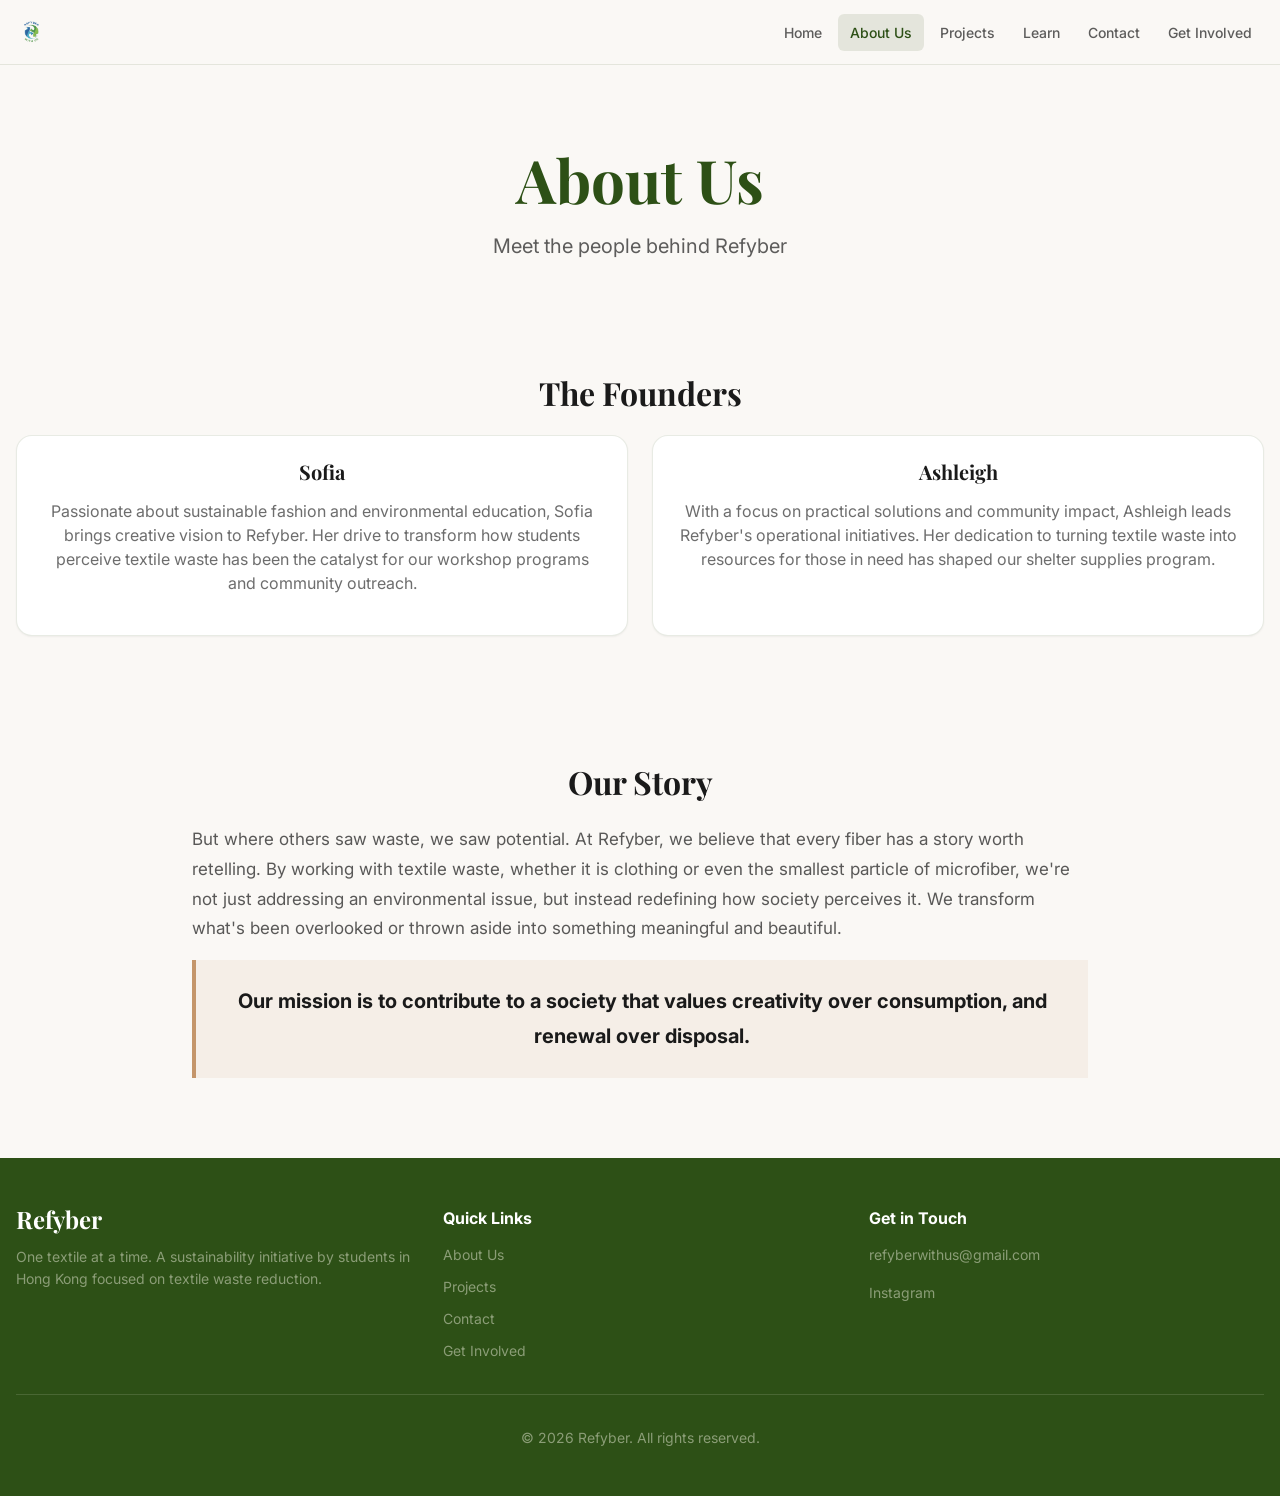
==== about.html @ 56865147 "Add files via upload" ====
<!doctype html>
<html lang="en">
  <head>
    <meta charset="utf-8" />
    <meta name="viewport" content="width=device-width, initial-scale=1" />
    <title>About Us — Refyber</title>
    <link rel="preconnect" href="https://fonts.googleapis.com" />
    <link rel="preconnect" href="https://fonts.gstatic.com" crossorigin />
    <link href="https://fonts.googleapis.com/css2?family=Inter:wght@300;400;500;600;700&family=Playfair+Display:wght@400;500;600;700&display=swap" rel="stylesheet" />
    <link rel="stylesheet" href="./styles.css" />
  </head>
  <body>
    <div class="site">
      <nav class="nav" aria-label="Main navigation"><div class="nav-inner"><a href="./index.html"><img class="logo" src="./refyber-logo.png" alt="Refyber" /></a><div class="nav-links"><a class="nav-link" href="./index.html">Home</a><a class="nav-link active" href="./about.html">About Us</a><a class="nav-link" href="./projects.html">Projects</a><a class="nav-link" href="./learn.html">Learn</a><a class="nav-link" href="./contact.html">Contact</a><a class="nav-link" href="./get-involved.html">Get Involved</a></div><button class="menu-button" type="button" aria-label="Toggle menu" aria-expanded="false"><svg width="24" height="24" fill="none" stroke="currentColor" viewBox="0 0 24 24"><path stroke-linecap="round" stroke-linejoin="round" stroke-width="2" d="M4 6h16M4 12h16M4 18h16" /></svg></button></div><div class="mobile-links"><a class="nav-link" href="./index.html">Home</a><a class="nav-link active" href="./about.html">About Us</a><a class="nav-link" href="./projects.html">Projects</a><a class="nav-link" href="./learn.html">Learn</a><a class="nav-link" href="./contact.html">Contact</a><a class="nav-link" href="./get-involved.html">Get Involved</a></div></nav>
      <main>
        <header class="page-hero"><div class="container"><h1>About Us</h1><p class="lede">Meet the people behind Refyber</p></div></header>
        <section class="section"><div class="container"><h2 class="center">The Founders</h2><div class="grid two"><article class="card center"><h3>Sofia</h3><p class="muted">Passionate about sustainable fashion and environmental education, Sofia brings creative vision to Refyber. Her drive to transform how students perceive textile waste has been the catalyst for our workshop programs and community outreach.</p></article><article class="card center"><h3>Ashleigh</h3><p class="muted">With a focus on practical solutions and community impact, Ashleigh leads Refyber's operational initiatives. Her dedication to turning textile waste into resources for those in need has shaped our shelter supplies program.</p></article></div></div></section>
        <section class="section narrow"><div class="container body-copy"><h2 class="center">Our Story</h2><p>But where others saw waste, we saw potential. At Refyber, we believe that every fiber has a story worth retelling. By working with textile waste, whether it is clothing or even the smallest particle of microfiber, we're not just addressing an environmental issue, but instead redefining how society perceives it. We transform what's been overlooked or thrown aside into something meaningful and beautiful.</p><p class="quote">Our mission is to contribute to a society that values creativity over consumption, and renewal over disposal.</p></div></section>
      </main>
      <footer class="footer"><div class="footer-inner"><div class="footer-grid"><div><h3>Refyber</h3><p>One textile at a time. A sustainability initiative by students in Hong Kong focused on textile waste reduction.</p></div><div><h4>Quick Links</h4><ul><li><a href="./about.html">About Us</a></li><li><a href="./projects.html">Projects</a></li><li><a href="./contact.html">Contact</a></li><li><a href="./get-involved.html">Get Involved</a></li></ul></div><div><h4>Get in Touch</h4><a href="mailto:refyberwithus@gmail.com">refyberwithus@gmail.com</a><div class="social"><a href="https://www.instagram.com/refyberwithus" target="_blank" rel="noopener noreferrer" aria-label="Instagram">Instagram</a></div></div></div><div class="footer-bottom">© 2026 Refyber. All rights reserved.</div></div></footer>
    </div>
    <script src="./site.js"></script>
  </body>
</html>
---- styles.css ----
:root {
  --cream: #faf8f5;
  --dark: #1a1a1a;
  --forest: #2d5016;
  --sage: #8b9d77;
  --terracotta: #c4956a;
  --white: #ffffff;
}

* {
  box-sizing: border-box;
}

html {
  scroll-behavior: smooth;
}

body {
  margin: 0;
  min-height: 100vh;
  color: var(--dark);
  background: var(--cream);
  font-family: Inter, system-ui, -apple-system, BlinkMacSystemFont, "Segoe UI", sans-serif;
  line-height: 1.5;
}

a {
  color: inherit;
  text-decoration: none;
}

img,
svg {
  display: block;
  max-width: 100%;
}

button,
input,
textarea {
  font: inherit;
}

.site {
  min-height: 100vh;
  display: flex;
  flex-direction: column;
}

.nav {
  position: sticky;
  top: 0;
  z-index: 10;
  background: rgba(250, 248, 245, 0.95);
  border-bottom: 1px solid rgba(139, 157, 119, 0.2);
  backdrop-filter: blur(4px);
}

.nav-inner,
.container,
.footer-inner {
  width: min(100% - 2rem, 80rem);
  margin: 0 auto;
}

.nav-inner {
  height: 4rem;
  display: flex;
  align-items: center;
  justify-content: space-between;
}

.logo {
  width: 120px;
  height: 36px;
  object-fit: contain;
  object-position: left center;
}

.nav-links {
  display: none;
  align-items: center;
  gap: 0.25rem;
}

.nav-link {
  display: block;
  padding: 0.5rem 0.75rem;
  border-radius: 0.375rem;
  color: rgba(26, 26, 26, 0.7);
  font-size: 0.875rem;
  font-weight: 500;
}

.nav-link:hover,
.nav-link.active {
  color: var(--forest);
  background: rgba(139, 157, 119, 0.2);
}

.menu-button {
  width: 2.5rem;
  height: 2.5rem;
  display: grid;
  place-items: center;
  border: 0;
  border-radius: 0.375rem;
  color: rgba(26, 26, 26, 0.7);
  background: transparent;
  cursor: pointer;
}

.mobile-links {
  display: none;
  padding: 0 1rem 1rem;
}

.mobile-links.open {
  display: grid;
  gap: 0.25rem;
}

main {
  flex: 1;
}

.hero-media img {
  width: 100%;
  height: auto;
  object-fit: cover;
}

.home-copy {
  margin-top: -0.25rem;
  padding: 0 1rem 2.5rem;
  text-align: center;
}

.home-copy p,
.lede {
  width: min(100%, 42rem);
  margin: 0 auto;
  color: rgba(26, 26, 26, 0.7);
  font-size: clamp(1.125rem, 2.5vw, 1.25rem);
  line-height: 1.625;
}

.home-copy p {
  margin-bottom: 1.5rem;
}

.page-hero {
  padding: 5rem 0 3rem;
  text-align: center;
}

.eyebrow {
  margin: 0 0 1rem;
  color: var(--terracotta);
  font-size: 0.875rem;
  font-weight: 600;
  letter-spacing: 0.05em;
  text-transform: uppercase;
}

h1,
h2,
h3 {
  margin: 0;
  font-family: "Playfair Display", Georgia, serif;
  line-height: 1.15;
}

h1 {
  margin-bottom: 1rem;
  color: var(--forest);
  font-size: clamp(2.25rem, 7vw, 3.75rem);
}

h2 {
  margin-bottom: 1.5rem;
  color: var(--dark);
  font-size: clamp(1.75rem, 4vw, 2rem);
}

h3 {
  margin-bottom: 0.75rem;
  font-size: 1.25rem;
}

.section {
  padding: 4rem 0;
}

.section.narrow .container {
  width: min(100% - 2rem, 56rem);
}

.center {
  text-align: center;
}

.body-copy {
  color: rgba(26, 26, 26, 0.72);
  font-size: 1.0625rem;
  line-height: 1.75;
}

.body-copy p {
  margin: 0 0 1rem;
}

.quote {
  margin: 2rem 0 0;
  padding: 1.5rem;
  border-left: 4px solid var(--terracotta);
  color: var(--dark);
  background: rgba(196, 149, 106, 0.1);
  font-size: 1.25rem;
  font-weight: 700;
  text-align: center;
}

.grid {
  display: grid;
  gap: 1.5rem;
}

.grid.two,
.grid.three {
  grid-template-columns: 1fr;
}

.card,
.panel {
  padding: 1.5rem;
  border: 1px solid rgba(139, 157, 119, 0.2);
  border-radius: 1rem;
  background: var(--white);
  box-shadow: 0 1px 2px rgba(0, 0, 0, 0.05);
}

.card-link {
  display: block;
  transition: transform 200ms ease, box-shadow 200ms ease;
}

.card-link:hover {
  transform: translateY(-0.25rem);
  box-shadow: 0 4px 8px rgba(0, 0, 0, 0.1);
}

.card-icon {
  display: block;
  margin-bottom: 0.75rem;
  font-size: 1.875rem;
}

.muted {
  color: rgba(26, 26, 26, 0.64);
}

.small {
  font-size: 0.875rem;
}

.tracker {
  width: min(100% - 2rem, 42rem);
  margin: 0 auto;
}

.stats {
  display: grid;
  gap: 1.5rem;
  margin-bottom: 1.5rem;
}

.stat {
  text-align: center;
}

.stat strong {
  display: block;
  color: var(--forest);
  font-size: 2.25rem;
}

.stat:nth-child(2) strong {
  color: var(--terracotta);
}

.progress-labels {
  display: flex;
  justify-content: space-between;
  margin-bottom: 0.25rem;
  color: var(--sage);
  font-size: 0.75rem;
}

.progress {
  height: 0.75rem;
  overflow: hidden;
  border-radius: 999px;
  background: rgba(139, 157, 119, 0.2);
}

.progress-bar {
  width: 0;
  height: 100%;
  background: linear-gradient(90deg, var(--forest), var(--sage));
}

.steps {
  display: grid;
  gap: 1rem;
  counter-reset: steps;
}

.step {
  display: grid;
  grid-template-columns: auto 1fr;
  gap: 1rem;
  align-items: start;
  padding: 1rem;
  border-radius: 0.75rem;
  background: rgba(139, 157, 119, 0.08);
}

.step::before {
  counter-increment: steps;
  content: counter(steps);
  width: 2rem;
  height: 2rem;
  display: grid;
  place-items: center;
  border-radius: 999px;
  color: var(--white);
  background: var(--forest);
  font-weight: 700;
}

.dark-band {
  padding: 4rem 0;
  color: var(--white);
  background: var(--forest);
}

.dark-band h2,
.dark-band h3 {
  color: var(--white);
}

.numbers {
  display: grid;
  gap: 1.5rem;
  text-align: center;
}

.number strong {
  display: block;
  color: var(--terracotta);
  font-family: "Playfair Display", Georgia, serif;
  font-size: clamp(3rem, 8vw, 3.75rem);
  line-height: 1;
}

.number span {
  display: block;
  color: rgba(255, 255, 255, 0.82);
  font-size: 0.875rem;
  line-height: 1.6;
}

.button {
  display: inline-block;
  padding: 0.75rem 2rem;
  border: 0;
  border-radius: 0.5rem;
  color: var(--white);
  background: var(--forest);
  font-weight: 600;
  cursor: pointer;
}

.button.alt {
  background: var(--terracotta);
}

.button:hover {
  filter: brightness(0.94);
}

.form {
  display: grid;
  gap: 1rem;
}

.field {
  display: grid;
  gap: 0.25rem;
}

.field label {
  font-size: 0.875rem;
  font-weight: 600;
}

.field input,
.field textarea {
  width: 100%;
  padding: 0.7rem 1rem;
  border: 1px solid rgba(139, 157, 119, 0.3);
  border-radius: 0.5rem;
  color: var(--dark);
  background: rgba(250, 248, 245, 0.5);
}

.field textarea {
  resize: vertical;
}

.form-note {
  display: none;
  margin: 0;
  color: var(--forest);
  font-size: 0.875rem;
  font-weight: 600;
}

.form-note.show {
  display: block;
}

.footer {
  color: var(--white);
  background: var(--forest);
}

.footer-inner {
  padding: 3rem 0;
}

.footer-grid {
  display: grid;
  gap: 2rem;
}

.footer h3 {
  margin-bottom: 0.75rem;
  font-size: 1.5rem;
}

.footer h4 {
  margin: 0 0 0.75rem;
  font-weight: 700;
}

.footer p,
.footer a,
.footer-bottom {
  color: var(--sage);
  font-size: 0.875rem;
}

.footer p {
  margin: 0;
  line-height: 1.625;
}

.footer ul {
  display: grid;
  gap: 0.5rem;
  margin: 0;
  padding: 0;
  list-style: none;
}

.footer a:hover {
  color: var(--white);
}

.social {
  display: flex;
  gap: 1rem;
  margin-top: 1rem;
}

.footer-bottom {
  margin-top: 2rem;
  padding-top: 2rem;
  border-top: 1px solid rgba(139, 157, 119, 0.3);
  text-align: center;
}

@media (min-width: 640px) {
  .stats,
  .numbers {
    grid-template-columns: repeat(3, minmax(0, 1fr));
  }

  .tracker .stats {
    grid-template-columns: repeat(2, minmax(0, 1fr));
  }
}

@media (min-width: 768px) {
  .nav-links {
    display: flex;
  }

  .menu-button,
  .mobile-links {
    display: none !important;
  }

  .grid.two {
    grid-template-columns: repeat(2, minmax(0, 1fr));
  }

  .grid.three,
  .footer-grid {
    grid-template-columns: repeat(3, minmax(0, 1fr));
  }
}
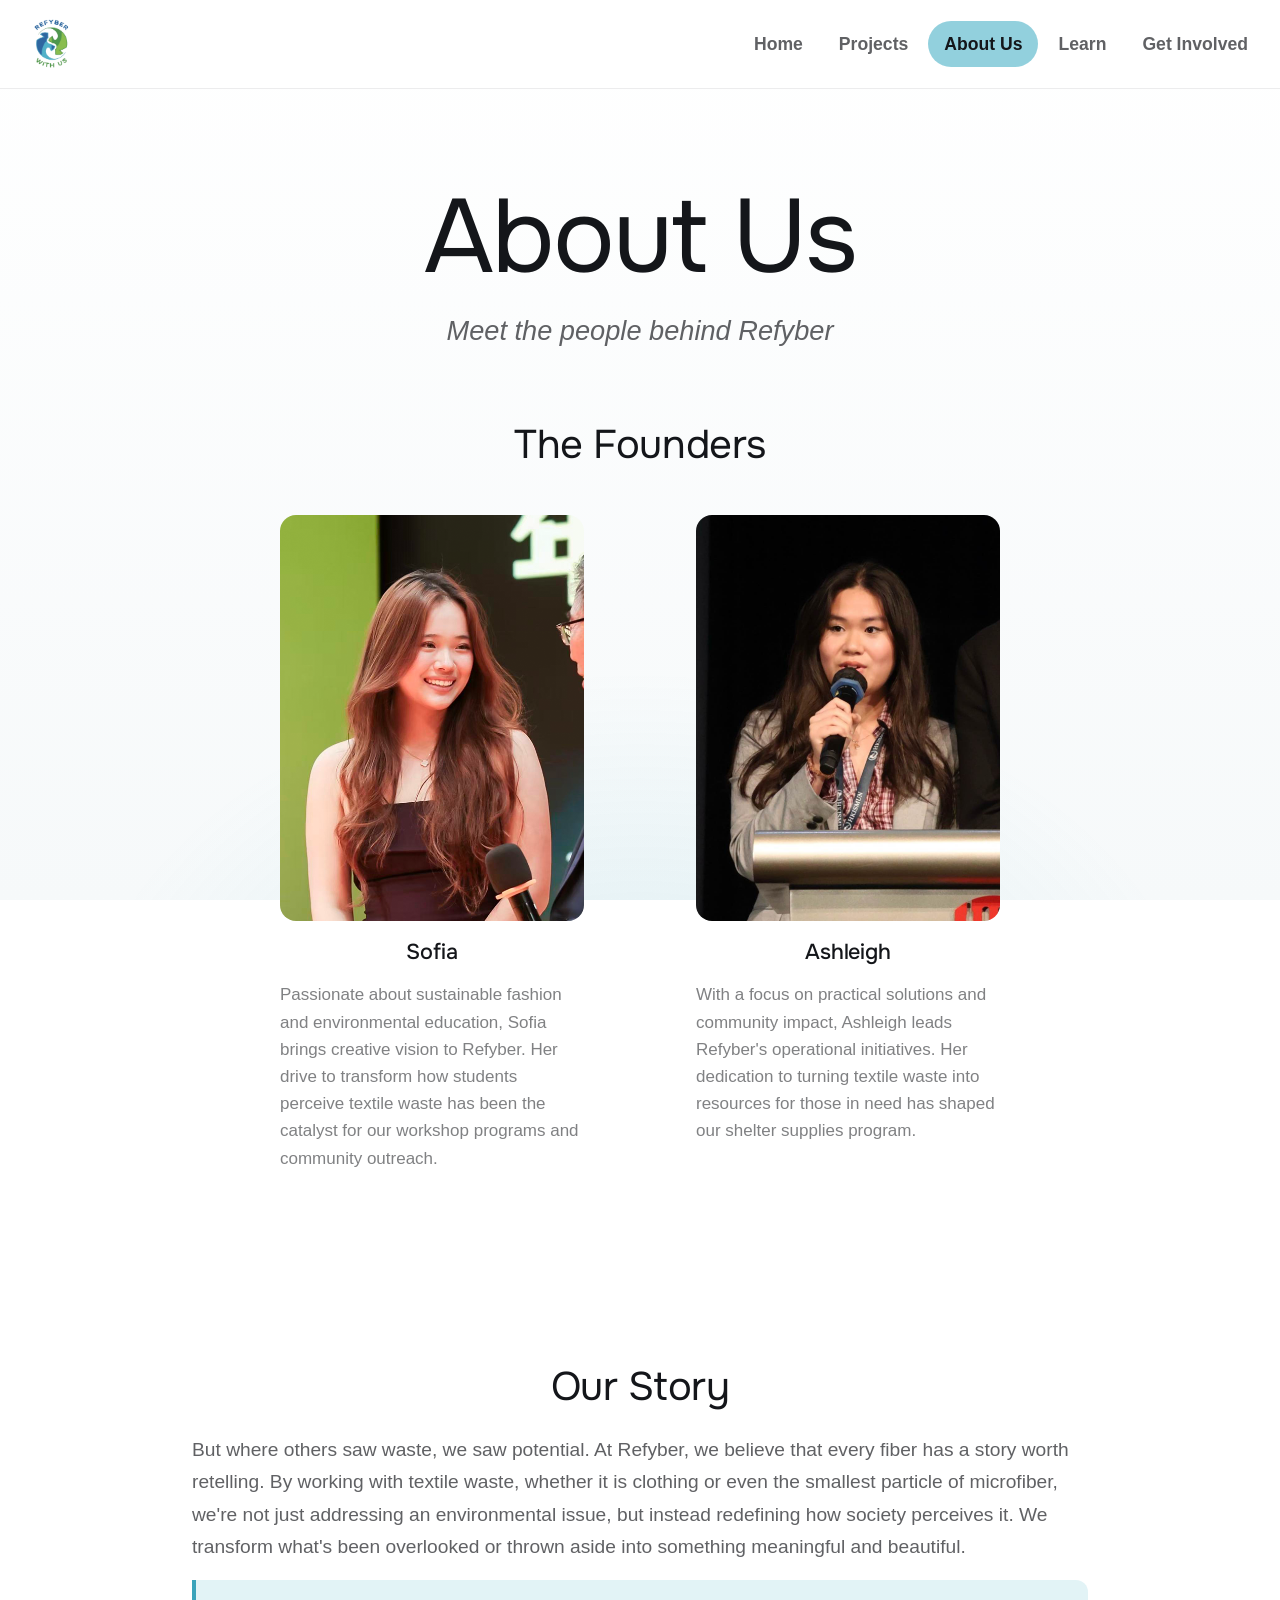
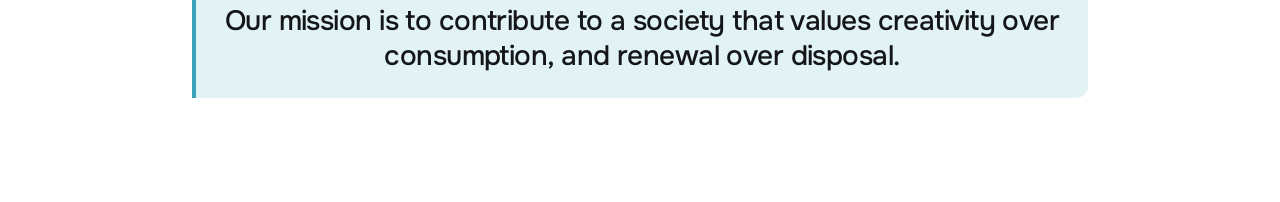
==== commit d23da32f: "Add files via upload" ====
--- a/about.html
+++ b/about.html
@@ -6,18 +6,17 @@
     <title>About Us — Refyber</title>
     <link rel="preconnect" href="https://fonts.googleapis.com" />
     <link rel="preconnect" href="https://fonts.gstatic.com" crossorigin />
-    <link href="https://fonts.googleapis.com/css2?family=Inter:wght@300;400;500;600;700&family=Playfair+Display:wght@400;500;600;700&display=swap" rel="stylesheet" />
+    <link href="https://fonts.googleapis.com/css2?family=Onest:wght@400;500;600;700&display=swap" rel="stylesheet" />
     <link rel="stylesheet" href="./styles.css" />
   </head>
   <body>
     <div class="site">
-      <nav class="nav" aria-label="Main navigation"><div class="nav-inner"><a href="./index.html"><img class="logo" src="./refyber-logo.png" alt="Refyber" /></a><div class="nav-links"><a class="nav-link" href="./index.html">Home</a><a class="nav-link active" href="./about.html">About Us</a><a class="nav-link" href="./projects.html">Projects</a><a class="nav-link" href="./learn.html">Learn</a><a class="nav-link" href="./contact.html">Contact</a><a class="nav-link" href="./get-involved.html">Get Involved</a></div><button class="menu-button" type="button" aria-label="Toggle menu" aria-expanded="false"><svg width="24" height="24" fill="none" stroke="currentColor" viewBox="0 0 24 24"><path stroke-linecap="round" stroke-linejoin="round" stroke-width="2" d="M4 6h16M4 12h16M4 18h16" /></svg></button></div><div class="mobile-links"><a class="nav-link" href="./index.html">Home</a><a class="nav-link active" href="./about.html">About Us</a><a class="nav-link" href="./projects.html">Projects</a><a class="nav-link" href="./learn.html">Learn</a><a class="nav-link" href="./contact.html">Contact</a><a class="nav-link" href="./get-involved.html">Get Involved</a></div></nav>
+      <nav class="nav" aria-label="Main navigation"><div class="nav-inner"><a href="./index.html"><img class="logo" src="./refyber-logo.png" alt="Refyber" /></a><div class="nav-links"><a class="nav-link" href="./index.html">Home</a><a class="nav-link" href="./projects.html">Projects</a><a class="nav-link active" href="./about.html">About Us</a><a class="nav-link" href="./learn.html">Learn</a><a class="nav-link" href="./get-involved.html">Get Involved</a></div><button class="menu-button" type="button" aria-label="Toggle menu" aria-expanded="false"><svg width="24" height="24" fill="none" stroke="currentColor" viewBox="0 0 24 24"><path stroke-linecap="round" stroke-linejoin="round" stroke-width="2" d="M4 6h16M4 12h16M4 18h16" /></svg></button></div><div class="mobile-links"><a class="nav-link" href="./index.html">Home</a><a class="nav-link" href="./projects.html">Projects</a><a class="nav-link active" href="./about.html">About Us</a><a class="nav-link" href="./learn.html">Learn</a><a class="nav-link" href="./get-involved.html">Get Involved</a></div></nav>
       <main>
         <header class="page-hero"><div class="container"><h1>About Us</h1><p class="lede">Meet the people behind Refyber</p></div></header>
-        <section class="section"><div class="container"><h2 class="center">The Founders</h2><div class="grid two"><article class="card center"><h3>Sofia</h3><p class="muted">Passionate about sustainable fashion and environmental education, Sofia brings creative vision to Refyber. Her drive to transform how students perceive textile waste has been the catalyst for our workshop programs and community outreach.</p></article><article class="card center"><h3>Ashleigh</h3><p class="muted">With a focus on practical solutions and community impact, Ashleigh leads Refyber's operational initiatives. Her dedication to turning textile waste into resources for those in need has shaped our shelter supplies program.</p></article></div></div></section>
+        <section class="section"><div class="container"><h2 class="center">The Founders</h2><div class="grid two founders"><article class="founder"><img class="founder-photo" src="./founder-sofia.png" alt="Sofia" width="600" height="800" /><h3>Sofia</h3><p class="muted">Passionate about sustainable fashion and environmental education, Sofia brings creative vision to Refyber. Her drive to transform how students perceive textile waste has been the catalyst for our workshop programs and community outreach.</p></article><article class="founder"><img class="founder-photo" src="./founder-ashleigh.png" alt="Ashleigh" width="600" height="800" /><h3>Ashleigh</h3><p class="muted">With a focus on practical solutions and community impact, Ashleigh leads Refyber's operational initiatives. Her dedication to turning textile waste into resources for those in need has shaped our shelter supplies program.</p></article></div></div></section>
         <section class="section narrow"><div class="container body-copy"><h2 class="center">Our Story</h2><p>But where others saw waste, we saw potential. At Refyber, we believe that every fiber has a story worth retelling. By working with textile waste, whether it is clothing or even the smallest particle of microfiber, we're not just addressing an environmental issue, but instead redefining how society perceives it. We transform what's been overlooked or thrown aside into something meaningful and beautiful.</p><p class="quote">Our mission is to contribute to a society that values creativity over consumption, and renewal over disposal.</p></div></section>
       </main>
-      <footer class="footer"><div class="footer-inner"><div class="footer-grid"><div><h3>Refyber</h3><p>One textile at a time. A sustainability initiative by students in Hong Kong focused on textile waste reduction.</p></div><div><h4>Quick Links</h4><ul><li><a href="./about.html">About Us</a></li><li><a href="./projects.html">Projects</a></li><li><a href="./contact.html">Contact</a></li><li><a href="./get-involved.html">Get Involved</a></li></ul></div><div><h4>Get in Touch</h4><a href="mailto:refyberwithus@gmail.com">refyberwithus@gmail.com</a><div class="social"><a href="https://www.instagram.com/refyberwithus" target="_blank" rel="noopener noreferrer" aria-label="Instagram">Instagram</a></div></div></div><div class="footer-bottom">© 2026 Refyber. All rights reserved.</div></div></footer>
     </div>
     <script src="./site.js"></script>
   </body>
--- a/styles.css
+++ b/styles.css
@@ -1,10 +1,40 @@
 :root {
-  --cream: #faf8f5;
-  --dark: #1a1a1a;
-  --forest: #2d5016;
-  --sage: #8b9d77;
-  --terracotta: #c4956a;
-  --white: #ffffff;
+  --font-body: Helvetica, Arial, sans-serif;
+  --font-heading: "Onest", Helvetica, Arial, sans-serif;
+  /* Neutral ink */
+  --ink: #14161a;
+  --ink-soft: rgba(20, 22, 26, 0.68);
+  --ink-mute: rgba(20, 22, 26, 0.54);
+
+  --surface: #ffffff;
+  --page-1: #ffffff;
+  --page-2: #f7f8f6;
+  --line: rgba(20, 22, 26, 0.08);
+
+  /* Teal accent (#4FB4C9) — used as a FILL with dark text */
+  --accent: #4fb4c9;
+  --accent-strong: #3aa3ba;
+  --accent-soft: rgba(79, 180, 201, 0.16);
+  --accent-ink: #1c6a7c; /* readable teal for text on light */
+  --accent-rgb: 79, 180, 201;
+
+  /* Secondary logo green (#89BD4F) — used sparingly, never as the main tone */
+  --accent-2: #89bd4f;
+  --accent-2-soft: rgba(137, 189, 79, 0.14);
+  --accent-2-ink: #4c6f24;
+
+  --graphite: #23262f;
+  --graphite-2: #101216;
+
+  /* Gradients — all extending from #4FB4C9 */
+  --grad-page: linear-gradient(180deg, #ffffff 0%, #f6f9fa 100%);
+  --grad-metal: linear-gradient(180deg, #f4f7f8 0%, #eaeff1 100%);
+  --grad-accent: linear-gradient(150deg, #8ed5e3 0%, #4fb4c9 55%, #2f93aa 100%);
+  --grad-accent-2: linear-gradient(150deg, #b3d986 0%, #89bd4f 55%, #6a9c36 100%);
+  --grad-dark: linear-gradient(168deg, #16171a 0%, #0d0e10 100%);
+
+  --shadow-sm: 0 1px 2px rgba(20, 22, 26, 0.04);
+  --shadow-md: 0 14px 34px rgba(20, 22, 26, 0.1);
 }
 
 * {
@@ -16,12 +46,47 @@
 }
 
 body {
+  position: relative;
   margin: 0;
   min-height: 100vh;
-  color: var(--dark);
-  background: var(--cream);
-  font-family: Inter, system-ui, -apple-system, BlinkMacSystemFont, "Segoe UI", sans-serif;
-  line-height: 1.5;
+  color: var(--ink);
+  background: var(--grad-page);
+  background-attachment: fixed;
+  font-family: var(--font-body);
+  font-size: 1.0625rem;
+  font-weight: 500;
+  line-height: 1.6;
+  -webkit-font-smoothing: antialiased;
+}
+
+/* Soft lime glow — sits behind everything, never grabs focus */
+body::before {
+  content: "";
+  position: fixed;
+  inset: 0;
+  z-index: -1;
+  pointer-events: none;
+  background:
+    radial-gradient(56rem 40rem at 50% 120%, rgba(79, 180, 201, 0.14), transparent 64%);
+}
+
+/* One continuous lime wash behind the homepage. It spans the whole document
+   (scrolls with the page): the hero stays white, the green fades in from the
+   Our Mission area and deepens toward the bottom — a single unified field */
+body.page-home {
+  position: relative;
+}
+
+body.page-home::before {
+  position: absolute;
+  background:
+    radial-gradient(110% 24% at 50% 102%, rgba(126, 205, 220, 0.3), transparent 72%),
+    linear-gradient(180deg,
+      rgba(79, 180, 201, 0) 0%,
+      rgba(79, 180, 201, 0) 80%,
+      rgba(79, 180, 201, 0.1) 88%,
+      rgba(79, 180, 201, 0.19) 95%,
+      rgba(79, 180, 201, 0.27) 100%);
 }
 
 a {
@@ -51,9 +116,9 @@
   position: sticky;
   top: 0;
   z-index: 10;
-  background: rgba(250, 248, 245, 0.95);
-  border-bottom: 1px solid rgba(139, 157, 119, 0.2);
-  backdrop-filter: blur(4px);
+  background: rgba(255, 255, 255, 0.72);
+  border-bottom: 1px solid var(--line);
+  backdrop-filter: saturate(140%) blur(12px);
 }
 
 .nav-inner,
@@ -64,15 +129,15 @@
 }
 
 .nav-inner {
-  height: 4rem;
+  height: 5.5rem;
   display: flex;
   align-items: center;
   justify-content: space-between;
 }
 
 .logo {
-  width: 120px;
-  height: 36px;
+  width: 310px;
+  height: 84px;
   object-fit: contain;
   object-position: left center;
 }
@@ -85,17 +150,18 @@
 
 .nav-link {
   display: block;
-  padding: 0.5rem 0.75rem;
-  border-radius: 0.375rem;
-  color: rgba(26, 26, 26, 0.7);
-  font-size: 0.875rem;
-  font-weight: 500;
+  padding: 0.55rem 1rem;
+  border-radius: 999px;
+  color: var(--ink-soft);
+  font-size: 1.1rem;
+  font-weight: 600;
+  transition: color 160ms ease, background-color 160ms ease;
 }
 
 .nav-link:hover,
 .nav-link.active {
-  color: var(--forest);
-  background: rgba(139, 157, 119, 0.2);
+  color: var(--ink);
+  background: rgba(79, 180, 201, 0.62);
 }
 
 .menu-button {
@@ -104,8 +170,8 @@
   display: grid;
   place-items: center;
   border: 0;
-  border-radius: 0.375rem;
-  color: rgba(26, 26, 26, 0.7);
+  border-radius: 0.5rem;
+  color: var(--ink-soft);
   background: transparent;
   cursor: pointer;
 }
@@ -124,42 +190,119 @@
   flex: 1;
 }
 
-.hero-media img {
+/* White hero: the logo sits centred and stays visible while the video plays */
+.hero-liquid {
+  position: relative;
+  display: grid;
+  place-items: center;
+  min-height: calc(100vh - 5.5rem);
+  padding: 4rem 1.5rem;
+  background: var(--surface);
+  overflow: hidden;
+}
+
+/* Drone video overlay — fades in on hover, covers the wordmark while playing */
+.hero-video {
+  position: absolute;
+  inset: 0;
   width: 100%;
+  height: 100%;
+  object-fit: cover;
+  opacity: 0;
+  transition: opacity 2.5s ease;
+  pointer-events: none;
+  z-index: 2;
+}
+
+.hero-video.show {
+  opacity: 1;
+}
+
+.hero-logo {
+  position: relative;
+  z-index: 3; /* above the video, so it stays visible during playback */
+  width: min(72vw, 34rem);
   height: auto;
-  object-fit: cover;
+  object-fit: contain;
+  filter: drop-shadow(0 6px 26px rgba(0, 0, 0, 0.28));
 }
 
 .home-copy {
-  margin-top: -0.25rem;
-  padding: 0 1rem 2.5rem;
-  text-align: center;
+  margin-top: 0;
+  padding: 4.5rem 0 3.5rem;
+  text-align: left;
+}
+
+/* Alignment utilities (keep constrained paragraphs flush to the chosen edge) */
+.text-left {
+  text-align: left;
+}
+
+.text-right {
+  text-align: right;
+}
+
+.text-left > .lede,
+.text-left > p {
+  margin-left: 0 !important;
+  margin-right: auto !important;
+}
+
+.text-right > .lede,
+.text-right > p {
+  margin-left: auto !important;
+  margin-right: 0 !important;
+}
+
+.tracker.text-right {
+  margin-left: auto;
+  margin-right: 0;
 }
 
 .home-copy p,
 .lede {
-  width: min(100%, 42rem);
+  width: min(100%, 44rem);
   margin: 0 auto;
-  color: rgba(26, 26, 26, 0.7);
-  font-size: clamp(1.125rem, 2.5vw, 1.25rem);
-  line-height: 1.625;
+  color: var(--ink-soft);
+  font-family: var(--font-body);
+  font-style: italic;
+  font-size: clamp(1.35rem, 2.9vw, 1.7rem);
+  line-height: 1.45;
+  letter-spacing: 0;
 }
 
 .home-copy p {
-  margin-bottom: 1.5rem;
+  margin-bottom: 0;
+  font-family: var(--font-heading);
+  font-style: normal;
+  color: var(--ink);
+  font-size: clamp(1.75rem, 3.8vw, 2.5rem);
+  font-weight: 400;
+  letter-spacing: -0.012em;
+  line-height: 1.2;
 }
 
 .page-hero {
-  padding: 5rem 0 3rem;
+  padding: 6rem 0 2rem;
   text-align: center;
 }
 
+/* Tighten the gap between a page hero and the first content section */
+.page-hero + .section {
+  padding-top: 2.5rem;
+}
+
 .eyebrow {
-  margin: 0 0 1rem;
-  color: var(--terracotta);
-  font-size: 0.875rem;
-  font-weight: 600;
-  letter-spacing: 0.05em;
+  display: inline-block;
+  margin: 0 0 1.25rem;
+  padding: 0.45rem 1.1rem;
+  border-radius: 999px;
+  color: var(--ink);
+  background: var(--grad-accent);
+  box-shadow: 0 2px 14px rgba(79, 180, 201, 0.45);
+  font-size: 0.8rem;
+  font-weight: 700;
+  letter-spacing: 0.12em;
   text-transform: uppercase;
 }
 
@@ -167,29 +310,38 @@
 h2,
 h3 {
   margin: 0;
-  font-family: "Playfair Display", Georgia, serif;
-  line-height: 1.15;
+  font-family: var(--font-heading);
+  line-height: 1.1;
+  letter-spacing: -0.015em;
 }
 
 h1 {
-  margin-bottom: 1rem;
-  color: var(--forest);
-  font-size: clamp(2.25rem, 7vw, 3.75rem);
+  margin-bottom: 1.25rem;
+  color: var(--ink);
+  font-size: clamp(3rem, 9.5vw, 6.5rem);
+  font-weight: 400;
+  letter-spacing: -0.02em;
+  line-height: 1.02;
 }
 
 h2 {
   margin-bottom: 1.5rem;
-  color: var(--dark);
-  font-size: clamp(1.75rem, 4vw, 2rem);
+  color: var(--ink);
+  font-size: clamp(1.75rem, 3.8vw, 2.5rem);
+  font-weight: 400;
+  letter-spacing: -0.012em;
+  line-height: 1.12;
 }
 
 h3 {
   margin-bottom: 0.75rem;
-  font-size: 1.25rem;
+  font-size: 1.35rem;
+  font-weight: 500;
+  letter-spacing: -0.005em;
 }
 
 .section {
-  padding: 4rem 0;
+  padding: 5.5rem 0;
 }
 
 .section.narrow .container {
@@ -201,9 +353,9 @@
 }
 
 .body-copy {
-  color: rgba(26, 26, 26, 0.72);
-  font-size: 1.0625rem;
-  line-height: 1.75;
+  color: var(--ink-soft);
+  font-size: 1.2rem;
+  line-height: 1.7;
 }
 
 .body-copy p {
@@ -212,18 +364,35 @@
 
 .quote {
   margin: 2rem 0 0;
-  padding: 1.5rem;
-  border-left: 4px solid var(--terracotta);
-  color: var(--dark);
-  background: rgba(196, 149, 106, 0.1);
-  font-size: 1.25rem;
-  font-weight: 700;
+  padding: 1.5rem 1.75rem;
+  border-left: 4px solid var(--accent-strong);
+  border-radius: 0 0.75rem 0.75rem 0;
+  color: var(--ink);
+  background: var(--accent-soft);
+  font-family: var(--font-heading);
+  font-size: clamp(1.35rem, 2.6vw, 1.75rem);
+  font-weight: 500;
+  letter-spacing: -0.02em;
+  line-height: 1.25;
   text-align: center;
 }
 
 .grid {
   display: grid;
-  gap: 1.5rem;
+  gap: 2rem;
+}
+
+/* Panel that takes its own row inside a multi-column grid, centered at one-column width */
+.grid .full {
+  grid-column: 1 / -1;
+}
+
+@media (min-width: 768px) {
+  .grid .full {
+    width: 100%;
+    max-width: calc(50% - 0.75rem);
+    margin-inline: auto;
+  }
 }
 
 .grid.two,
@@ -234,20 +403,67 @@
 .card,
 .panel {
   padding: 1.5rem;
-  border: 1px solid rgba(139, 157, 119, 0.2);
   border-radius: 1rem;
-  background: var(--white);
-  box-shadow: 0 1px 2px rgba(0, 0, 0, 0.05);
+  background: var(--grad-metal);
+  box-shadow: var(--shadow-sm);
 }
 
 .card-link {
   display: block;
-  transition: transform 200ms ease, box-shadow 200ms ease;
+  transition: transform 220ms ease, box-shadow 220ms ease, border-color 220ms ease;
 }
 
 .card-link:hover {
-  transform: translateY(-0.25rem);
-  box-shadow: 0 4px 8px rgba(0, 0, 0, 0.1);
+  transform: translateY(-0.3rem);
+  box-shadow: var(--shadow-md);
+}
+
+/* Full lime highlight block (reference language) — one card per group */
+.card.accent-fill,
+.panel.accent-fill {
+  background: var(--grad-accent);
+  box-shadow: 0 10px 30px rgba(79, 180, 201, 0.35);
+}
+
+.accent-fill .muted {
+  color: rgba(20, 22, 26, 0.66);
+}
+
+.card-link.accent-fill:hover {
+  box-shadow: 0 16px 36px rgba(79, 180, 201, 0.48);
+}
+
+/* Secondary logo green — a small counterpoint to the teal, used on a few cards */
+.card.accent-fill-alt,
+.panel.accent-fill-alt,
+.chip.accent-fill-alt {
+  background: var(--grad-accent-2);
+  box-shadow: 0 10px 30px rgba(137, 189, 79, 0.32);
+}
+
+.accent-fill-alt .muted {
+  color: rgba(20, 22, 26, 0.66);
+}
+
+.accent-fill-alt .card-cta,
+.accent-fill-alt .scatter-num {
+  color: var(--ink);
+}
+
+.card-link.accent-fill-alt:hover {
+  box-shadow: 0 16px 36px rgba(137, 189, 79, 0.45);
+}
+
+.accent-fill-alt .button.alt {
+  color: var(--surface);
+  background: var(--grad-dark);
+  box-shadow: 0 6px 18px rgba(16, 18, 22, 0.24);
+}
+
+.accent-fill .button.alt {
+  color: var(--surface);
+  background: var(--grad-dark);
+  box-shadow: 0 6px 18px rgba(16, 18, 22, 0.24);
 }
 
 .card-icon {
@@ -256,17 +472,484 @@
   font-size: 1.875rem;
 }
 
+/* Pill chips for simple lists (e.g. microplastic sources) */
+.chips {
+  display: flex;
+  flex-wrap: wrap;
+  gap: 1rem;
+  justify-content: center;
+  margin-top: 2.5rem;
+}
+
+.chip {
+  padding: 0.85rem 1.5rem;
+  border-radius: 999px;
+  background: var(--grad-metal);
+  box-shadow: var(--shadow-sm);
+  font-size: 1.05rem;
+  font-weight: 600;
+}
+
+.chip.accent-fill {
+  background: var(--grad-accent);
+}
+
+/* Scattered project cards — small cards drifting across the canvas */
+.scatter {
+  display: grid;
+  gap: 2rem;
+}
+
+.scatter .card {
+  width: 100%;
+}
+
+.scatter-photo {
+  display: block;
+  width: 100%;
+  aspect-ratio: 3 / 2;
+  object-fit: cover;
+  border-radius: 0.65rem;
+  margin-bottom: 1rem;
+}
+
+/* Clickable project cards */
+.project-card {
+  cursor: pointer;
+  transition: transform 220ms ease, box-shadow 220ms ease;
+}
+
+.project-card:hover,
+.project-card:focus-visible {
+  transform: translateY(-0.3rem);
+  box-shadow: var(--shadow-md);
+  outline: none;
+}
+
+.card-cta {
+  display: block;
+  margin-top: 1rem;
+  color: var(--accent-ink);
+  font-size: 0.85rem;
+  font-weight: 600;
+}
+
+.accent-fill .card-cta {
+  color: var(--ink);
+}
+
+.project-remove {
+  display: inline-block;
+  margin-top: 0.75rem;
+  padding: 0;
+  border: 0;
+  background: transparent;
+  color: var(--ink-mute);
+  font-size: 0.85rem;
+  cursor: pointer;
+}
+
+.project-remove:hover {
+  color: var(--accent-ink);
+  text-decoration: underline;
+}
+
+/* Reflection modal */
+.modal {
+  position: fixed;
+  inset: 0;
+  z-index: 50;
+  display: grid;
+  place-items: center;
+  padding: 1.5rem;
+}
+
+.modal[hidden] {
+  display: none;
+}
+
+.modal-backdrop {
+  position: absolute;
+  inset: 0;
+  background: rgba(12, 20, 24, 0.55);
+  backdrop-filter: blur(3px);
+}
+
+.modal-panel {
+  position: relative;
+  width: min(100%, 40rem);
+  max-height: 86vh;
+  overflow-y: auto;
+  padding: 2.25rem;
+  border-radius: 1.25rem;
+  background: var(--surface);
+  box-shadow: 0 30px 70px rgba(12, 20, 24, 0.3);
+}
+
+.modal-close {
+  position: absolute;
+  top: 1rem;
+  right: 1.15rem;
+  width: 2.25rem;
+  height: 2.25rem;
+  border: 0;
+  border-radius: 999px;
+  background: transparent;
+  color: var(--ink-soft);
+  font-size: 1.75rem;
+  line-height: 1;
+  cursor: pointer;
+}
+
+.modal-close:hover {
+  background: var(--accent-soft);
+  color: var(--ink);
+}
+
+.modal-note {
+  margin: 0 0 1.5rem;
+  color: var(--ink-mute);
+  font-size: 0.9rem;
+}
+
+.reflections {
+  display: grid;
+  gap: 1rem;
+  margin-bottom: 1.75rem;
+}
+
+.reflection {
+  padding: 1.15rem 1.25rem;
+  border-radius: 0.85rem;
+  background: var(--grad-metal);
+}
+
+.reflection-head {
+  display: flex;
+  justify-content: space-between;
+  gap: 1rem;
+  margin-bottom: 0.4rem;
+}
+
+.reflection-name {
+  font-weight: 600;
+}
+
+.reflection-date {
+  color: var(--ink-mute);
+  font-size: 0.8rem;
+}
+
+.reflection p {
+  margin: 0;
+  color: var(--ink-soft);
+}
+
+.reflection img,
+.rf-preview {
+  width: 100%;
+  max-height: 16rem;
+  object-fit: cover;
+  border-radius: 0.65rem;
+  margin-top: 0.85rem;
+}
+
+.reflections-empty {
+  color: var(--ink-mute);
+  font-style: italic;
+}
+
+.reflection-delete {
+  align-self: start;
+  border: 0;
+  background: transparent;
+  color: var(--ink-mute);
+  font-size: 0.8rem;
+  cursor: pointer;
+}
+
+.reflection-delete:hover {
+  color: var(--accent-ink);
+  text-decoration: underline;
+}
+
+/* Eco-paper tutorial: numbered steps on the left, video on the right */
+.tutorial {
+  display: grid;
+  gap: 2rem;
+  margin-top: 3rem;
+}
+
+@media (min-width: 900px) {
+  .tutorial {
+    grid-template-columns: minmax(0, 1fr) minmax(0, 1fr);
+    align-items: start;
+  }
+
+  .tutorial .ecopaper-video {
+    position: sticky;
+    top: 7rem;
+  }
+}
+
+.ecopaper-video {
+  display: block;
+  width: 100%;
+  border-radius: 1rem;
+  box-shadow: var(--shadow-md);
+  cursor: pointer;
+}
+
+.scatter-num {
+  display: block;
+  margin-bottom: 0.75rem;
+  font-family: var(--font-heading);
+  font-size: 2.25rem;
+  font-weight: 500;
+  letter-spacing: -0.04em;
+  line-height: 1;
+}
+
+/* Compact interlocking layout (like the reference): three columns, the middle
+   card straddling both rows, slight vertical offsets — everything in one view */
+@media (min-width: 900px) {
+  .scatter {
+    grid-template-columns: repeat(3, minmax(0, 1fr));
+    gap: 2rem;
+    align-items: start;
+  }
+
+  .scatter .s1 {
+    grid-area: 1 / 1;
+  }
+
+  .scatter .s2 {
+    grid-area: 1 / 3;
+    margin-top: 3.5rem;
+  }
+
+  .scatter .s3 {
+    grid-area: 1 / 2 / 3 / 3;
+    align-self: center;
+  }
+
+  .scatter .s4 {
+    grid-area: 2 / 1;
+    margin-top: 1rem;
+  }
+
+  .scatter .s5 {
+    grid-area: 2 / 3;
+    margin-top: 4.5rem;
+  }
+}
+
+/* Founder block: text shares the photo's exact width and left edge */
+.founder {
+  width: 100%;
+  max-width: 19rem;
+  margin-inline: auto;
+  text-align: left;
+}
+
+.founders {
+  justify-content: center;
+  max-width: 44rem;
+  margin-top: 3rem;
+  margin-inline: auto;
+}
+
+@media (min-width: 768px) {
+  .founders {
+    grid-template-columns: repeat(2, 19rem);
+    gap: 7rem;
+    max-width: 45rem;
+  }
+}
+
+.founder h3 {
+  text-align: center;
+}
+
+.founder-photo {
+  display: block;
+  width: 100%;
+  height: auto;
+  aspect-ratio: 3 / 4;
+  object-fit: cover;
+  border-radius: 1rem;
+  margin: 0 0 1.25rem;
+}
+
 .muted {
-  color: rgba(26, 26, 26, 0.64);
+  color: var(--ink-mute);
 }
 
 .small {
-  font-size: 0.875rem;
+  font-size: 0.95rem;
 }
 
 .tracker {
-  width: min(100% - 2rem, 42rem);
+  width: 100%;
+  padding: 2.5rem;
   margin: 0 auto;
+}
+
+/* Tracker: a single figure visualised as a progress ring */
+.tracker-viz {
+  display: flex;
+  flex-wrap: wrap;
+  align-items: center;
+  gap: 2.5rem;
+  margin-top: 2rem;
+}
+
+.tracker-ring {
+  flex: none;
+  width: 11rem;
+  height: 11rem;
+  transform: rotate(-90deg);
+}
+
+.ring-track,
+.ring-fill {
+  fill: none;
+  stroke-width: 14;
+  stroke-linecap: round;
+}
+
+.ring-track {
+  stroke: rgba(79, 180, 201, 0.16);
+}
+
+.ring-fill {
+  stroke: var(--accent);
+  /* r=86 → circumference ≈ 540.4; 7.2% of goal filled */
+  stroke-dasharray: 540.4;
+  stroke-dashoffset: 501.5;
+}
+
+.tracker-figure {
+  display: flex;
+  flex-direction: column;
+  gap: 0.35rem;
+}
+
+.tracker-figure strong {
+  font-family: var(--font-heading);
+  font-size: clamp(4rem, 11vw, 7rem);
+  font-weight: 400;
+  line-height: 1;
+  letter-spacing: -0.02em;
+  color: var(--accent-ink);
+}
+
+.tracker-figure .unit {
+  font-size: 0.42em;
+  letter-spacing: 0;
+}
+
+.tracker-goal {
+  color: var(--accent-ink);
+  font-size: 1rem;
+  font-weight: 600;
+}
+
+/* Animated per-project bar chart, filling the empty right side of the tracker */
+.tracker-chart {
+  flex: 1 1 18rem;
+  min-width: 15rem;
+  display: flex;
+  flex-direction: column;
+  gap: 0.6rem;
+}
+
+.chart-bars {
+  display: grid;
+  grid-template-columns: repeat(5, minmax(0, 1fr));
+  align-items: end;
+  gap: 0.85rem;
+  height: 9rem;
+  padding-bottom: 0.5rem;
+  border-bottom: 1px solid var(--line);
+}
+
+.chart-bars .bar {
+  position: relative;
+  display: block;
+  height: var(--v);
+  border-radius: 0.4rem 0.4rem 0 0;
+  background: var(--grad-accent);
+  transform-origin: bottom;
+  animation: barGrow 900ms cubic-bezier(0.22, 1, 0.36, 1) backwards,
+    barBreathe 4.5s ease-in-out infinite;
+}
+
+.chart-bars .bar:nth-child(1) { animation-delay: 0ms, 0ms; }
+.chart-bars .bar:nth-child(2) { animation-delay: 110ms, 300ms; }
+.chart-bars .bar:nth-child(3) { animation-delay: 220ms, 600ms; }
+.chart-bars .bar:nth-child(4) { animation-delay: 330ms, 900ms; }
+.chart-bars .bar:nth-child(5) { animation-delay: 440ms, 1200ms; }
+
+/* Peak bar picks up the logo's green as a small highlight */
+.chart-bars .bar-alt {
+  background: var(--grad-accent-2);
+}
+
+.chart-bars .bar-alt em {
+  color: var(--accent-2-ink);
+}
+
+.chart-bars .bar em {
+  position: absolute;
+  top: -1.5rem;
+  left: 50%;
+  transform: translateX(-50%);
+  color: var(--accent-ink);
+  font-size: 0.85rem;
+  font-style: normal;
+  font-weight: 700;
+  white-space: nowrap;
+}
+
+@keyframes barGrow {
+  from {
+    transform: scaleY(0);
+    opacity: 0;
+  }
+  to {
+    transform: scaleY(1);
+    opacity: 1;
+  }
+}
+
+@keyframes barBreathe {
+  0%,
+  100% {
+    transform: scaleY(1);
+  }
+  50% {
+    transform: scaleY(0.94);
+  }
+}
+
+.chart-axis {
+  display: grid;
+  grid-template-columns: repeat(5, minmax(0, 1fr));
+  gap: 0.85rem;
+  color: var(--ink-mute);
+  font-size: 0.85rem;
+  text-align: center;
+}
+
+.chart-caption {
+  margin-top: 0.15rem;
+}
+
+@media (prefers-reduced-motion: reduce) {
+  .chart-bars .bar {
+    animation: none;
+  }
 }
 
 .stats {
@@ -276,24 +959,30 @@
 }
 
 .stat {
+  display: flex;
+  flex-direction: column;
+  gap: 0.35rem;
   text-align: center;
 }
 
 .stat strong {
   display: block;
-  color: var(--forest);
-  font-size: 2.25rem;
+  font-family: var(--font-heading);
+  font-size: clamp(2.5rem, 4.5vw, 3rem);
+  letter-spacing: -0.04em;
+  line-height: 1;
+  color: var(--ink);
 }
 
 .stat:nth-child(2) strong {
-  color: var(--terracotta);
+  color: var(--accent-ink);
 }
 
 .progress-labels {
   display: flex;
   justify-content: space-between;
-  margin-bottom: 0.25rem;
-  color: var(--sage);
+  margin-bottom: 0.35rem;
+  color: var(--ink-mute);
   font-size: 0.75rem;
 }
 
@@ -301,18 +990,19 @@
   height: 0.75rem;
   overflow: hidden;
   border-radius: 999px;
-  background: rgba(139, 157, 119, 0.2);
+  background: rgba(20, 22, 26, 0.08);
 }
 
 .progress-bar {
   width: 0;
   height: 100%;
-  background: linear-gradient(90deg, var(--forest), var(--sage));
+  border-radius: 999px;
+  background: var(--grad-accent);
 }
 
 .steps {
   display: grid;
-  gap: 1rem;
+  gap: 0.85rem;
   counter-reset: steps;
 }
 
@@ -320,10 +1010,15 @@
   display: grid;
   grid-template-columns: auto 1fr;
   gap: 1rem;
-  align-items: start;
-  padding: 1rem;
-  border-radius: 0.75rem;
-  background: rgba(139, 157, 119, 0.08);
+  align-items: center;
+  padding: 1rem 1.25rem;
+  border-radius: 0.85rem;
+  background: var(--surface);
+  box-shadow: var(--shadow-sm);
+}
+
+.step p {
+  margin: 0;
 }
 
 .step::before {
@@ -334,20 +1029,37 @@
   display: grid;
   place-items: center;
   border-radius: 999px;
-  color: var(--white);
-  background: var(--forest);
-  font-weight: 700;
+  color: var(--ink);
+  background: var(--grad-accent);
+  box-shadow: 0 2px 10px rgba(79, 180, 201, 0.45);
+  font-family: var(--font-heading);
+  font-weight: 600;
 }
 
 .dark-band {
+  position: relative;
   padding: 4rem 0;
-  color: var(--white);
-  background: var(--forest);
+  color: var(--surface);
+  background: var(--grad-dark);
+  overflow: hidden;
+}
+
+.dark-band::before {
+  content: "";
+  position: absolute;
+  inset: 0;
+  pointer-events: none;
+  background:
+    radial-gradient(34rem 24rem at 88% 112%, rgba(79, 180, 201, 0.16), transparent 62%);
+}
+
+.dark-band > * {
+  position: relative;
 }
 
 .dark-band h2,
 .dark-band h3 {
-  color: var(--white);
+  color: var(--surface);
 }
 
 .numbers {
@@ -358,36 +1070,45 @@
 
 .number strong {
   display: block;
-  color: var(--terracotta);
-  font-family: "Playfair Display", Georgia, serif;
-  font-size: clamp(3rem, 8vw, 3.75rem);
-  line-height: 1;
+  font-family: var(--font-heading);
+  font-size: clamp(3.25rem, 9vw, 4.75rem);
+  line-height: 0.95;
+  letter-spacing: -0.045em;
+  color: var(--accent);
 }
 
 .number span {
   display: block;
-  color: rgba(255, 255, 255, 0.82);
+  color: rgba(255, 255, 255, 0.78);
   font-size: 0.875rem;
   line-height: 1.6;
 }
 
 .button {
   display: inline-block;
-  padding: 0.75rem 2rem;
+  padding: 0.8rem 2rem;
   border: 0;
-  border-radius: 0.5rem;
-  color: var(--white);
-  background: var(--forest);
+  border-radius: 0.65rem;
+  color: var(--surface);
+  background: var(--grad-dark);
+  font-size: 1.05rem;
   font-weight: 600;
+  letter-spacing: 0.02em;
   cursor: pointer;
+  box-shadow: 0 6px 18px rgba(16, 18, 22, 0.2);
+  transition: transform 160ms ease, box-shadow 160ms ease, filter 160ms ease;
 }
 
 .button.alt {
-  background: var(--terracotta);
+  color: var(--ink);
+  background: var(--grad-accent);
+  box-shadow: 0 6px 18px rgba(79, 180, 201, 0.35);
 }
 
 .button:hover {
-  filter: brightness(0.94);
+  transform: translateY(-1px);
+  filter: brightness(1.04);
+  box-shadow: 0 10px 24px rgba(16, 18, 22, 0.26);
 }
 
 .form {
@@ -401,18 +1122,26 @@
 }
 
 .field label {
-  font-size: 0.875rem;
-  font-weight: 600;
+  font-size: 0.95rem;
+  font-weight: 700;
 }
 
 .field input,
 .field textarea {
   width: 100%;
   padding: 0.7rem 1rem;
-  border: 1px solid rgba(139, 157, 119, 0.3);
-  border-radius: 0.5rem;
-  color: var(--dark);
-  background: rgba(250, 248, 245, 0.5);
+  border: 1px solid var(--line);
+  border-radius: 0.6rem;
+  color: var(--ink);
+  background: rgba(255, 255, 255, 0.7);
+  transition: border-color 160ms ease, box-shadow 160ms ease;
+}
+
+.field input:focus,
+.field textarea:focus {
+  outline: none;
+  border-color: var(--accent-strong);
+  box-shadow: 0 0 0 3px var(--accent-soft);
 }
 
 .field textarea {
@@ -422,7 +1151,7 @@
 .form-note {
   display: none;
   margin: 0;
-  color: var(--forest);
+  color: var(--accent-ink);
   font-size: 0.875rem;
   font-weight: 600;
 }
@@ -432,8 +1161,9 @@
 }
 
 .footer {
-  color: var(--white);
-  background: var(--forest);
+  color: var(--ink);
+  background: var(--surface);
+  border-top: 1px solid var(--line);
 }
 
 .footer-inner {
@@ -448,17 +1178,19 @@
 .footer h3 {
   margin-bottom: 0.75rem;
   font-size: 1.5rem;
+  color: var(--ink);
 }
 
 .footer h4 {
   margin: 0 0 0.75rem;
   font-weight: 700;
+  color: var(--ink);
 }
 
 .footer p,
 .footer a,
 .footer-bottom {
-  color: var(--sage);
+  color: var(--ink-mute);
   font-size: 0.875rem;
 }
 
@@ -476,7 +1208,7 @@
 }
 
 .footer a:hover {
-  color: var(--white);
+  color: var(--accent-ink);
 }
 
 .social {
@@ -488,7 +1220,7 @@
 .footer-bottom {
   margin-top: 2rem;
   padding-top: 2rem;
-  border-top: 1px solid rgba(139, 157, 119, 0.3);
+  border-top: 1px solid var(--line);
   text-align: center;
 }
 
